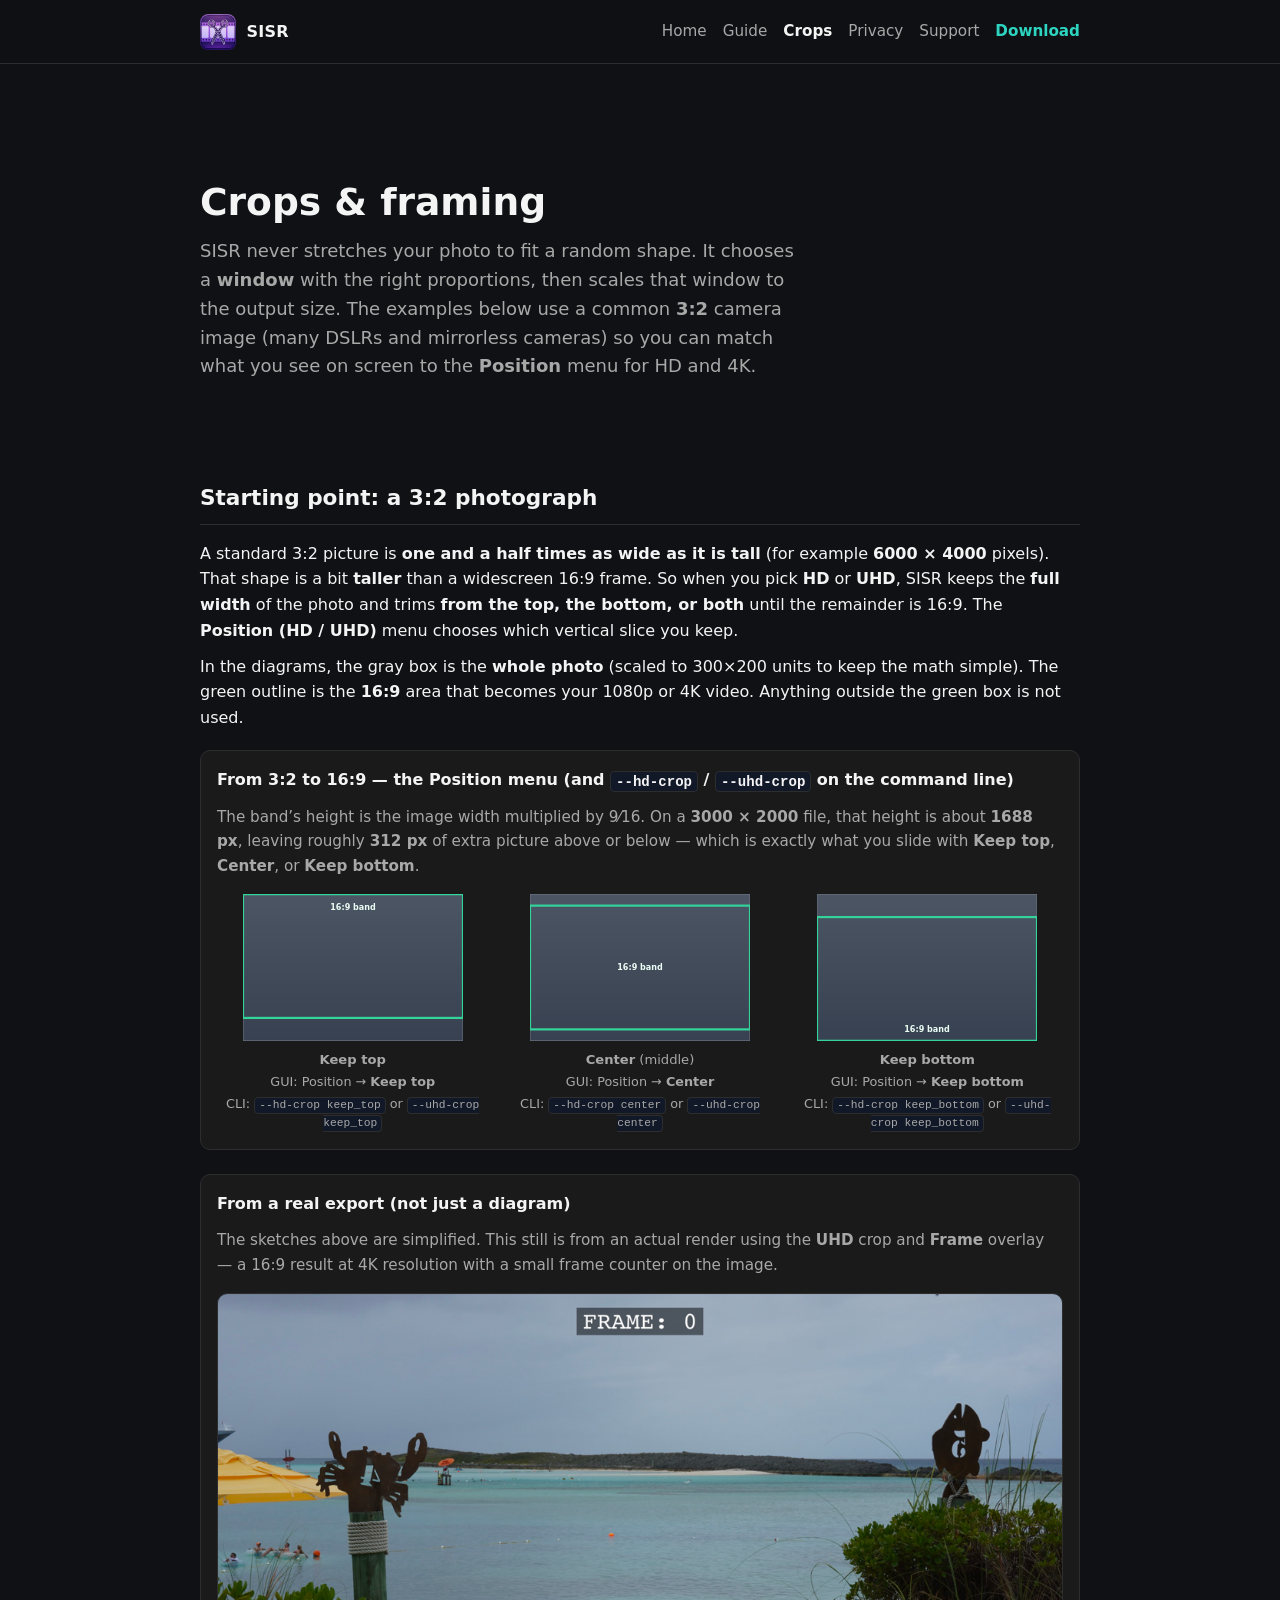
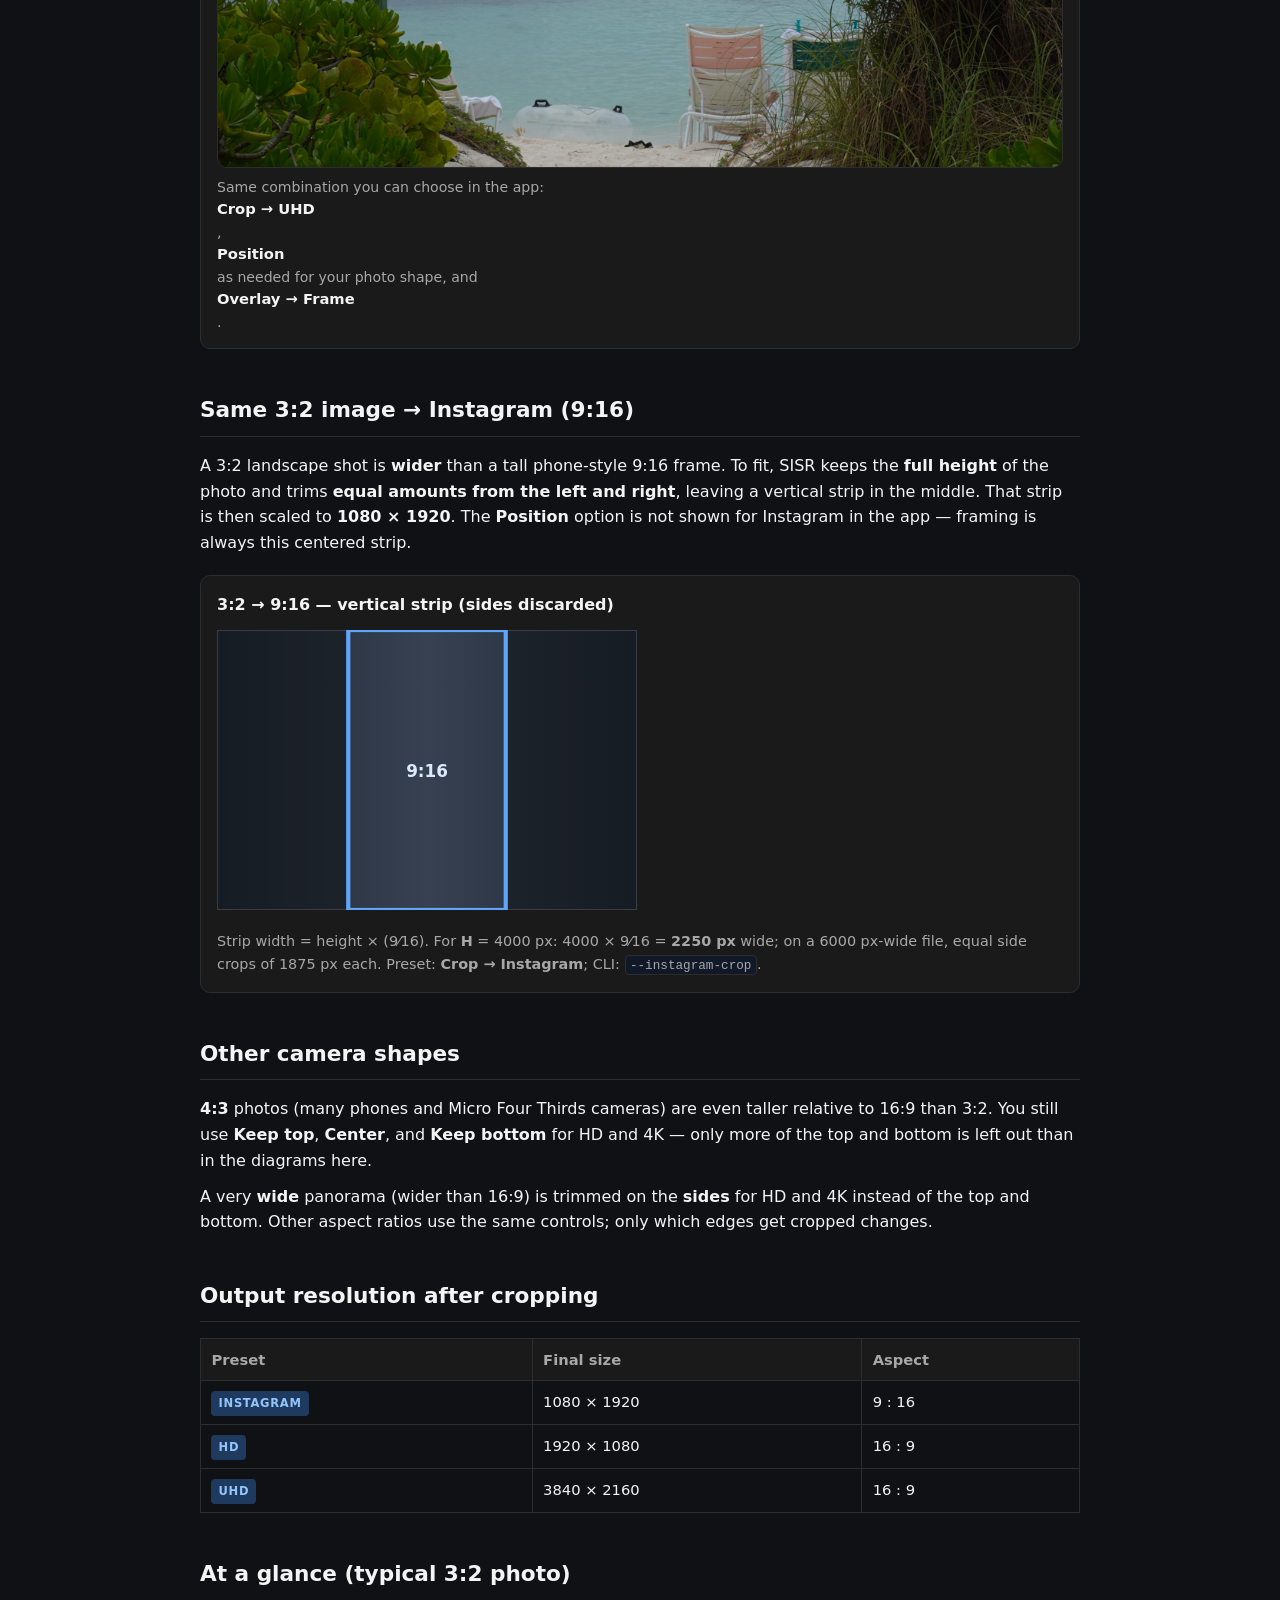
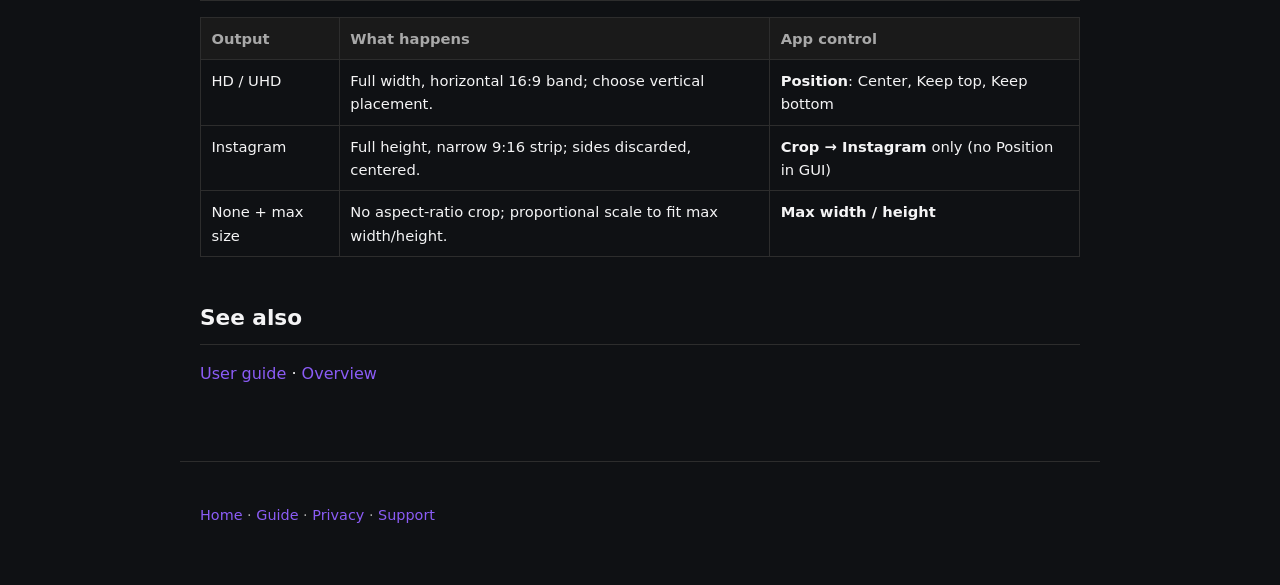
==== docs/crops.html @ cbdf5a48 "Initial SISR macOS app at 1.0.3 Flattened native SwiftUI app, docs, and release pipeline as a dedica" ====
<!DOCTYPE html>
<html lang="en">
  <head>
    <meta charset="utf-8" />
    <meta name="viewport" content="width=device-width, initial-scale=1" />
    <title>Crops &amp; framing — SISR</title>
    <meta
      name="description"
      content="See how a typical 3:2 camera photo is cropped for HD, 4K, or Instagram in SISR, and how Keep top, Center, and Keep bottom line up with the app."
    />
    <link rel="icon" type="image/png" sizes="32x32" href="assets/favicon-32.png" />
    <link rel="apple-touch-icon" href="assets/icon-128.png" />
    <link rel="stylesheet" href="assets/style.css" />
  </head>
  <body>
    <header class="site-header">
      <div class="site-header__inner">
        <a class="brand" href="index.html" aria-label="SISR home">
          <img
            class="brand__logo"
            src="assets/icon-128.png"
            width="36"
            height="36"
            alt=""
            decoding="async"
          />
          <span>SISR</span>
        </a>
        <nav class="nav" aria-label="Primary">
          <a href="index.html">Home</a>
          <a href="guide.html">Guide</a>
          <a href="crops.html" aria-current="page">Crops</a>
          <a href="privacy.html">Privacy</a>
          <a href="support.html">Support</a>
          <a class="nav__download" href="https://github.com/timelapsetech/SISR-MacOS/releases">Download</a>
        </nav>
      </div>
    </header>

    <main>
      <section class="hero">
        <h1>Crops &amp; framing</h1>
        <p class="lead">
          SISR never stretches your photo to fit a random shape. It chooses a
          <strong>window</strong> with the right proportions, then scales that window to the
          output size. The examples below use a common <strong>3:2</strong> camera image
          (many DSLRs and mirrorless cameras) so you can match what you see on screen to the
          <strong>Position</strong> menu for HD and 4K.
        </p>
      </section>

      <section id="photography-32">
        <h2>Starting point: a 3:2 photograph</h2>
        <p>
          A standard 3:2 picture is <strong>one and a half times as wide as it is tall</strong>
          (for example <strong>6000 × 4000</strong> pixels). That shape is a bit
          <strong>taller</strong> than a widescreen 16:9 frame. So when you pick
          <strong>HD</strong> or <strong>UHD</strong>, SISR keeps the <strong>full width</strong>
          of the photo and trims <strong>from the top, the bottom, or both</strong> until the
          remainder is 16:9. The <strong>Position (HD / UHD)</strong> menu chooses which
          vertical slice you keep.
        </p>
        <p>
          In the diagrams, the gray box is the <strong>whole photo</strong> (scaled to 300×200
          units to keep the math simple). The green outline is the <strong>16:9</strong> area
          that becomes your 1080p or 4K video. Anything outside the green box is not used.
        </p>

        <div class="figure">
          <p class="figure__title">
            From 3:2 to 16:9 — the <strong>Position</strong> menu (and
            <code>--hd-crop</code> / <code>--uhd-crop</code> on the command line)
          </p>
          <p class="figure__intro">
            The band’s height is the image width multiplied by 9⁄16. On a
            <strong>3000 × 2000</strong> file, that height is about <strong>1688 px</strong>,
            leaving roughly <strong>312 px</strong> of extra picture above or below — which
            is exactly what you slide with <strong>Keep top</strong>, <strong>Center</strong>,
            or <strong>Keep bottom</strong>.
          </p>
          <div class="diagram-row">
            <div class="diagram-box">
              <svg
                viewBox="0 0 300 200"
                width="220"
                height="147"
                role="img"
                aria-labelledby="hd-top-title"
              >
                <title id="hd-top-title">3:2 image with 16:9 band at top, Keep top</title>
                <defs>
                  <linearGradient id="ph32-a" x1="0" y1="0" x2="0" y2="1">
                    <stop offset="0%" stop-color="#4b5563" />
                    <stop offset="100%" stop-color="#374151" />
                  </linearGradient>
                </defs>
                <rect x="0" y="0" width="300" height="200" fill="url(#ph32-a)" stroke="#6b7280" stroke-width="1.5" />
                <rect x="0" y="0" width="300" height="168.75" fill="none" stroke="#34d399" stroke-width="3" />
                <text x="150" y="22" text-anchor="middle" fill="#ecfdf5" font-size="11" font-family="system-ui,sans-serif" font-weight="600">16:9 band</text>
              </svg>
              <div class="diagram-label">
                <strong>Keep top</strong><br />
                <span class="app-map">GUI: Position → <strong>Keep top</strong></span><br />
                <span class="app-map">CLI: <code>--hd-crop keep_top</code> or <code>--uhd-crop keep_top</code></span>
              </div>
            </div>
            <div class="diagram-box">
              <svg
                viewBox="0 0 300 200"
                width="220"
                height="147"
                role="img"
                aria-labelledby="hd-mid-title"
              >
                <title id="hd-mid-title">3:2 image with 16:9 band centered</title>
                <defs>
                  <linearGradient id="ph32-b" x1="0" y1="0" x2="0" y2="1">
                    <stop offset="0%" stop-color="#4b5563" />
                    <stop offset="100%" stop-color="#374151" />
                  </linearGradient>
                </defs>
                <rect x="0" y="0" width="300" height="200" fill="url(#ph32-b)" stroke="#6b7280" stroke-width="1.5" />
                <rect x="0" y="15.625" width="300" height="168.75" fill="none" stroke="#34d399" stroke-width="3" />
                <text x="150" y="104" text-anchor="middle" fill="#ecfdf5" font-size="11" font-family="system-ui,sans-serif" font-weight="600">16:9 band</text>
              </svg>
              <div class="diagram-label">
                <strong>Center</strong> (middle)<br />
                <span class="app-map">GUI: Position → <strong>Center</strong></span><br />
                <span class="app-map">CLI: <code>--hd-crop center</code> or <code>--uhd-crop center</code></span>
              </div>
            </div>
            <div class="diagram-box">
              <svg
                viewBox="0 0 300 200"
                width="220"
                height="147"
                role="img"
                aria-labelledby="hd-bot-title"
              >
                <title id="hd-bot-title">3:2 image with 16:9 band at bottom, Keep bottom</title>
                <defs>
                  <linearGradient id="ph32-c" x1="0" y1="0" x2="0" y2="1">
                    <stop offset="0%" stop-color="#4b5563" />
                    <stop offset="100%" stop-color="#374151" />
                  </linearGradient>
                </defs>
                <rect x="0" y="0" width="300" height="200" fill="url(#ph32-c)" stroke="#6b7280" stroke-width="1.5" />
                <rect x="0" y="31.25" width="300" height="168.75" fill="none" stroke="#34d399" stroke-width="3" />
                <text x="150" y="188" text-anchor="middle" fill="#ecfdf5" font-size="11" font-family="system-ui,sans-serif" font-weight="600">16:9 band</text>
              </svg>
              <div class="diagram-label">
                <strong>Keep bottom</strong><br />
                <span class="app-map">GUI: Position → <strong>Keep bottom</strong></span><br />
                <span class="app-map">CLI: <code>--hd-crop keep_bottom</code> or <code>--uhd-crop keep_bottom</code></span>
              </div>
            </div>
          </div>
        </div>

        <div class="figure sample-realshot">
          <p class="figure__title">From a real export (not just a diagram)</p>
          <p class="figure__intro">
            The sketches above are simplified. This still is from an actual render using the
            <strong>UHD</strong> crop and <strong>Frame</strong> overlay — a 16:9 result at
            4K resolution with a small frame counter on the image.
          </p>
          <figure class="sample-figure">
            <img
              src="assets/samples/crop-uhd-frame.png"
              alt="Exported video frame showing wide 16:9 landscape with frame number overlay"
              width="1100"
              height="617"
              loading="lazy"
              decoding="async"
            />
            <figcaption>
              Same combination you can choose in the app: <strong>Crop → UHD</strong>,
              <strong>Position</strong> as needed for your photo shape, and
              <strong>Overlay → Frame</strong>.
            </figcaption>
          </figure>
        </div>
      </section>

      <section id="ig-32">
        <h2>Same 3:2 image → Instagram (9:16)</h2>
        <p>
          A 3:2 landscape shot is <strong>wider</strong> than a tall phone-style 9:16 frame.
          To fit, SISR keeps the <strong>full height</strong> of the photo and trims
          <strong>equal amounts from the left and right</strong>, leaving a vertical strip in
          the middle. That strip is then scaled to <strong>1080 × 1920</strong>. The
          <strong>Position</strong> option is not shown for Instagram in the app — framing is
          always this centered strip.
        </p>

        <div class="figure">
          <p class="figure__title">3:2 → 9:16 — vertical strip (sides discarded)</p>
          <svg
            viewBox="0 0 300 200"
            width="100%"
            style="max-width: 420px"
            role="img"
            aria-labelledby="ig32-title"
          >
            <title id="ig32-title">3:2 frame with centered 9:16 strip</title>
            <defs>
              <linearGradient id="ph32-ig" x1="0" y1="0" x2="1" y2="0">
                <stop offset="0%" stop-color="#1f2937" />
                <stop offset="50%" stop-color="#374151" />
                <stop offset="100%" stop-color="#1f2937" />
              </linearGradient>
            </defs>
            <rect x="0" y="0" width="300" height="200" fill="url(#ph32-ig)" stroke="#6b7280" stroke-width="1.5" />
            <rect x="0" y="0" width="93.75" height="200" fill="#0f1114" opacity="0.55" />
            <rect x="206.25" y="0" width="93.75" height="200" fill="#0f1114" opacity="0.55" />
            <rect x="93.75" y="0" width="112.5" height="200" fill="none" stroke="#60a5fa" stroke-width="3" />
            <text x="150" y="105" text-anchor="middle" fill="#dbeafe" font-size="12" font-family="system-ui,sans-serif" font-weight="600">9:16</text>
          </svg>
          <p class="figure__caption">
            Strip width = height × (9⁄16). For <strong>H</strong> = 4000 px:
            4000 × 9⁄16 = <strong>2250 px</strong> wide; on a 6000 px-wide file, equal side
            crops of 1875 px each. Preset: <strong>Crop → Instagram</strong>; CLI:
            <code>--instagram-crop</code>.
          </p>
        </div>
      </section>

      <section id="other-aspects">
        <h2>Other camera shapes</h2>
        <p>
          <strong>4:3</strong> photos (many phones and Micro Four Thirds cameras) are even taller
          relative to 16:9 than 3:2. You still use <strong>Keep top</strong>,
          <strong>Center</strong>, and <strong>Keep bottom</strong> for HD and 4K — only more
          of the top and bottom is left out than in the diagrams here.
        </p>
        <p>
          A very <strong>wide</strong> panorama (wider than 16:9) is trimmed on the
          <strong>sides</strong> for HD and 4K instead of the top and bottom. Other aspect
          ratios use the same controls; only which edges get cropped changes.
        </p>
      </section>

      <section id="presets">
        <h2>Output resolution after cropping</h2>
        <table>
          <thead>
            <tr>
              <th>Preset</th>
              <th>Final size</th>
              <th>Aspect</th>
            </tr>
          </thead>
          <tbody>
            <tr>
              <td><span class="badge">Instagram</span></td>
              <td>1080 × 1920</td>
              <td>9 : 16</td>
            </tr>
            <tr>
              <td><span class="badge">HD</span></td>
              <td>1920 × 1080</td>
              <td>16 : 9</td>
            </tr>
            <tr>
              <td><span class="badge">UHD</span></td>
              <td>3840 × 2160</td>
              <td>16 : 9</td>
            </tr>
          </tbody>
        </table>
      </section>

      <section id="summary">
        <h2>At a glance (typical 3:2 photo)</h2>
        <table>
          <thead>
            <tr>
              <th>Output</th>
              <th>What happens</th>
              <th>App control</th>
            </tr>
          </thead>
          <tbody>
            <tr>
              <td>HD / UHD</td>
              <td>Full width, horizontal 16:9 band; choose vertical placement.</td>
              <td><strong>Position</strong>: Center, Keep top, Keep bottom</td>
            </tr>
            <tr>
              <td>Instagram</td>
              <td>Full height, narrow 9:16 strip; sides discarded, centered.</td>
              <td><strong>Crop → Instagram</strong> only (no Position in GUI)</td>
            </tr>
            <tr>
              <td>None + max size</td>
              <td>No aspect-ratio crop; proportional scale to fit max width/height.</td>
              <td><strong>Max width / height</strong></td>
            </tr>
          </tbody>
        </table>
      </section>

      <section>
        <h2>See also</h2>
        <p>
          <a href="guide.html">User guide</a>
          ·
          <a href="index.html">Overview</a>
        </p>
      </section>
    </main>

    <footer class="site-footer">
      <p>
        <a href="index.html">Home</a>
        ·
        <a href="guide.html">Guide</a>
        ·
        <a href="privacy.html">Privacy</a>
        ·
        <a href="support.html">Support</a>
      </p>
    </footer>
  </body>
</html>
---- docs/assets/style.css ----
/* SISR GitHub Pages — accents follow the purple app icon */
:root {
  --bg: #0f1114;
  --surface: #1a1a1a;
  --border: #2d2d2d;
  --text: #f4f4f5;
  --muted: #a8a8a8;
  --accent: #8b5cf6;
  --accent-dim: #7c3aed;
  --danger: #f87171;
  --ok: #34d399;
  --font: "Segoe UI", system-ui, -apple-system, sans-serif;
  --mono: ui-monospace, "Cascadia Code", "SF Mono", Menlo, monospace;
  --radius: 10px;
  --max: 920px;
  --max-wide: 1100px;
}

*,
*::before,
*::after {
  box-sizing: border-box;
}

html {
  scroll-behavior: smooth;
}

body {
  margin: 0;
  font-family: var(--font);
  background: var(--bg);
  color: var(--text);
  line-height: 1.6;
}

a {
  color: var(--accent);
  text-decoration: none;
}

a:hover {
  text-decoration: underline;
}

.site-header {
  position: sticky;
  top: 0;
  z-index: 50;
  background: rgba(15, 17, 20, 0.92);
  backdrop-filter: blur(10px);
  border-bottom: 1px solid var(--border);
}

.site-header__inner {
  max-width: var(--max);
  margin: 0 auto;
  padding: 0.85rem 1.25rem;
  display: flex;
  align-items: center;
  justify-content: space-between;
  gap: 1rem;
}

.brand {
  display: flex;
  align-items: center;
  gap: 0.65rem;
  font-weight: 700;
  letter-spacing: 0.02em;
  color: var(--text);
  text-decoration: none;
}

.brand:hover {
  text-decoration: none;
  color: var(--text);
}

.brand__logo {
  width: 36px;
  height: 36px;
  display: block;
  flex-shrink: 0;
  object-fit: contain;
}

.hero__logo-wrap {
  margin: 0 0 1rem;
}

.hero__logo {
  width: 96px;
  height: 96px;
  display: block;
  object-fit: contain;
  filter: drop-shadow(0 12px 28px rgba(88, 28, 135, 0.45));
}

.nav {
  display: flex;
  flex-wrap: wrap;
  gap: 0.5rem 1rem;
  font-size: 0.95rem;
}

.nav a {
  color: var(--muted);
}

.nav a:hover {
  color: var(--text);
}

.nav a.nav__download {
  color: #2dd4bf;
  font-weight: 600;
}

.nav a.nav__download:hover {
  color: #5eead4;
}

main {
  max-width: var(--max);
  margin: 0 auto;
  padding: 2rem 1.25rem 4rem;
}

.hero {
  padding: 2.5rem 0 2rem;
}

.hero h1 {
  font-size: clamp(1.75rem, 4vw, 2.35rem);
  line-height: 1.2;
  margin: 0 0 0.75rem;
  font-weight: 800;
}

.lead {
  font-size: 1.125rem;
  color: var(--muted);
  max-width: 52ch;
  margin: 0 0 1.5rem;
}

.btn-row {
  display: flex;
  flex-wrap: wrap;
  gap: 0.75rem;
  align-items: center;
}

.download-hint {
  margin: 0.65rem 0 0;
  font-size: 0.88rem;
  color: var(--muted);
  max-width: 52ch;
}

.get-started-advanced {
  margin: 1.25rem 0 0;
  font-size: 0.95rem;
  color: var(--muted);
  max-width: 60ch;
}

.download-inline {
  margin: 1rem 0 0;
  display: flex;
  flex-wrap: wrap;
  gap: 0.75rem;
  align-items: center;
}

.download-inline .download-hint {
  margin: 0;
  flex: 1;
  min-width: min(100%, 16rem);
}

.btn {
  display: inline-flex;
  align-items: center;
  justify-content: center;
  padding: 0.65rem 1.1rem;
  border-radius: 8px;
  font-weight: 600;
  font-size: 0.95rem;
  border: 1px solid transparent;
  cursor: pointer;
  text-decoration: none;
}

.btn:hover {
  text-decoration: none;
}

.btn--primary {
  background: var(--accent);
  color: #fff;
}

.btn--primary:hover {
  background: var(--accent-dim);
  color: #fff;
}

.btn--download {
  background: linear-gradient(180deg, #14b8a6 0%, #0d9488 100%);
  color: #fff;
  border-color: #0f766e;
  box-shadow: 0 1px 2px rgba(0, 0, 0, 0.35);
}

.btn--download:hover {
  background: linear-gradient(180deg, #2dd4bf 0%, #14b8a6 100%);
  color: #fff;
}

.btn--ghost {
  background: transparent;
  border-color: var(--border);
  color: var(--text);
}

.btn--ghost:hover {
  border-color: var(--accent);
  color: var(--text);
}

section {
  margin-top: 2.75rem;
}

section h2 {
  font-size: 1.35rem;
  margin: 0 0 1rem;
  padding-bottom: 0.5rem;
  border-bottom: 1px solid var(--border);
}

section h3 {
  font-size: 1.1rem;
  margin: 1.5rem 0 0.5rem;
}

p {
  margin: 0.65rem 0;
}

ul {
  margin: 0.5rem 0 0.5rem 1.1rem;
  padding: 0;
}

li {
  margin: 0.35rem 0;
}

.card-grid {
  display: grid;
  gap: 1rem;
  grid-template-columns: repeat(auto-fit, minmax(240px, 1fr));
}

.card {
  background: var(--surface);
  border: 1px solid var(--border);
  border-radius: var(--radius);
  padding: 1.1rem 1.15rem;
}

.card h3 {
  margin-top: 0;
  font-size: 1.05rem;
}

.card p {
  color: var(--muted);
  font-size: 0.95rem;
  margin: 0.5rem 0 0;
}

.card--accent {
  border-color: #0f766e;
  box-shadow: inset 0 0 0 1px rgba(45, 212, 191, 0.15);
}

.card__eyebrow {
  margin: 0 0 0.35rem;
  font-size: 0.72rem;
  font-weight: 700;
  letter-spacing: 0.08em;
  text-transform: uppercase;
  color: #2dd4bf;
}

.card__list {
  margin: 0.75rem 0 0 1.1rem;
  padding: 0;
  color: var(--muted);
  font-size: 0.9rem;
}

.card__list li {
  margin: 0.3rem 0;
}

.card__actions {
  margin: 1rem 0 0;
  display: flex;
  flex-wrap: wrap;
  gap: 0.65rem;
}

.callout {
  border-left: 4px solid var(--accent);
  background: var(--surface);
  padding: 0.85rem 1rem;
  border-radius: 0 var(--radius) var(--radius) 0;
  margin: 1rem 0;
  color: var(--muted);
  font-size: 0.95rem;
}

.callout strong {
  color: var(--text);
}

table {
  width: 100%;
  border-collapse: collapse;
  font-size: 0.92rem;
  margin: 1rem 0;
}

th,
td {
  border: 1px solid var(--border);
  padding: 0.55rem 0.65rem;
  text-align: left;
  vertical-align: top;
}

th {
  background: var(--surface);
  color: var(--muted);
  font-weight: 600;
}

code,
kbd {
  font-family: var(--mono);
  font-size: 0.88em;
  background: #111827;
  padding: 0.12em 0.35em;
  border-radius: 4px;
  border: 1px solid var(--border);
}

pre {
  background: #111827;
  border: 1px solid var(--border);
  border-radius: var(--radius);
  padding: 1rem;
  overflow-x: auto;
  font-size: 0.85rem;
  line-height: 1.45;
}

pre code {
  border: 0;
  padding: 0;
  background: transparent;
}

.figure {
  margin: 1.25rem 0;
  padding: 1rem;
  background: var(--surface);
  border: 1px solid var(--border);
  border-radius: var(--radius);
}

.figure__title {
  font-weight: 700;
  margin: 0 0 0.75rem;
  font-size: 1rem;
}

.figure__caption {
  margin: 0.75rem 0 0;
  font-size: 0.9rem;
  color: var(--muted);
}

.figure__intro {
  margin: 0 0 1rem;
  font-size: 0.95rem;
  color: var(--muted);
}

.diagram-row {
  display: grid;
  gap: 1rem;
  grid-template-columns: repeat(auto-fit, minmax(200px, 1fr));
  align-items: start;
}

.diagram-box {
  text-align: center;
}

.diagram-box svg {
  max-width: 100%;
  height: auto;
  display: block;
  margin: 0 auto;
}

.diagram-label {
  font-size: 0.82rem;
  color: var(--muted);
  margin-top: 0.5rem;
}

.app-map {
  font-size: 0.8rem;
  color: var(--muted);
  display: inline-block;
  margin-top: 0.2rem;
  line-height: 1.45;
}

.badge {
  display: inline-block;
  font-size: 0.72rem;
  font-weight: 700;
  text-transform: uppercase;
  letter-spacing: 0.06em;
  padding: 0.2rem 0.45rem;
  border-radius: 4px;
  background: #1e3a5f;
  color: #93c5fd;
  vertical-align: middle;
}

/* Sample output screenshots (marketing / guide) */
.samples-showcase {
  margin-top: 2.5rem;
}

.samples-showcase__lead {
  color: var(--muted);
  font-size: 1.05rem;
  max-width: 62ch;
  margin: 0 0 1.25rem;
}

.sample-grid {
  display: grid;
  gap: 1.25rem 1.5rem;
  grid-template-columns: repeat(auto-fit, minmax(240px, 1fr));
  align-items: start;
}

.sample-figure {
  margin: 0;
  padding: 0;
}

.sample-figure img {
  width: 100%;
  height: auto;
  display: block;
  border-radius: var(--radius);
  border: 1px solid var(--border);
  background: #111827;
}

.sample-figure figcaption {
  margin: 0.55rem 0 0;
  font-size: 0.88rem;
  color: var(--muted);
  line-height: 1.45;
}

.sample-figure figcaption strong {
  color: var(--text);
  display: block;
  font-size: 0.92rem;
  margin-bottom: 0.2rem;
}

.sample-grid--compact {
  grid-template-columns: repeat(auto-fit, minmax(200px, 1fr));
  max-width: 100%;
}

.sample-realshot {
  margin-top: 1.5rem;
}

.site-footer {
  max-width: var(--max);
  margin: 0 auto;
  padding: 2rem 1.25rem 3rem;
  border-top: 1px solid var(--border);
  color: var(--muted);
  font-size: 0.9rem;
}

.eyebrow {
  margin: 0 0 0.5rem;
  font-size: 0.8rem;
  font-weight: 700;
  letter-spacing: 0.08em;
  text-transform: uppercase;
  color: #2dd4bf;
}

.shot-showcase {
  margin-top: 2.5rem;
}

.shot-hero {
  margin: 0 0 1.25rem;
  padding: 0;
}

.shot-hero--inline {
  margin: 1.5rem 0;
}

.shot-hero img {
  width: 100%;
  height: auto;
  display: block;
  border-radius: var(--radius);
  border: 1px solid var(--border);
  background: #111827;
  box-shadow: 0 16px 48px rgba(0, 0, 0, 0.35);
}

.shot-hero figcaption {
  margin: 0.65rem 0 0;
  font-size: 0.9rem;
  color: var(--muted);
}

.shot-grid {
  display: grid;
  gap: 1rem;
  grid-template-columns: repeat(auto-fit, minmax(220px, 1fr));
}

.shot-card {
  margin: 0;
}

.shot-card img {
  width: 100%;
  height: auto;
  display: block;
  border-radius: var(--radius);
  border: 1px solid var(--border);
  background: #111827;
}

.shot-card figcaption {
  margin: 0.45rem 0 0;
  font-size: 0.85rem;
  color: var(--muted);
}

.steps {
  margin: 0.5rem 0 0.5rem 1.25rem;
  padding: 0;
}

.steps li {
  margin: 0.5rem 0;
}

.nav a[aria-current="page"] {
  color: var(--text);
  font-weight: 600;
}

@media (max-width: 520px) {
  .site-header__inner {
    flex-direction: column;
    align-items: flex-start;
  }
}
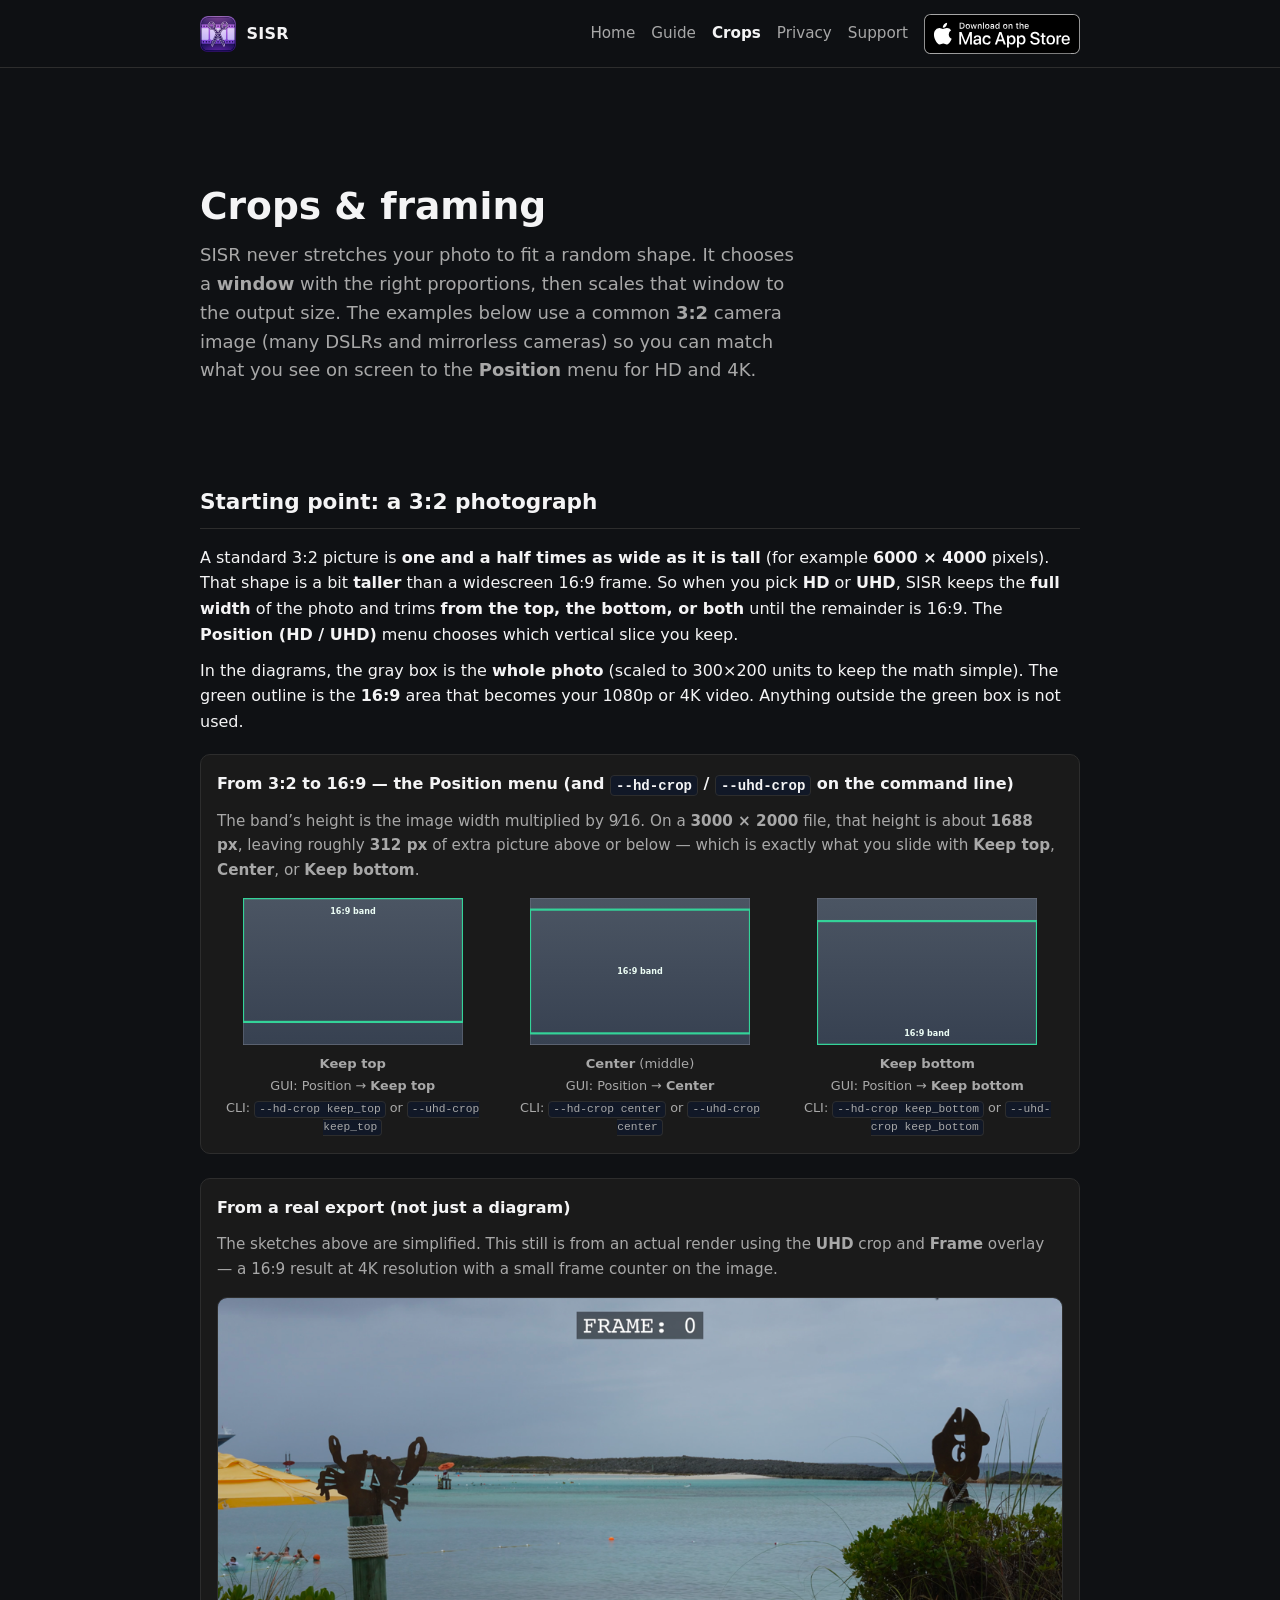
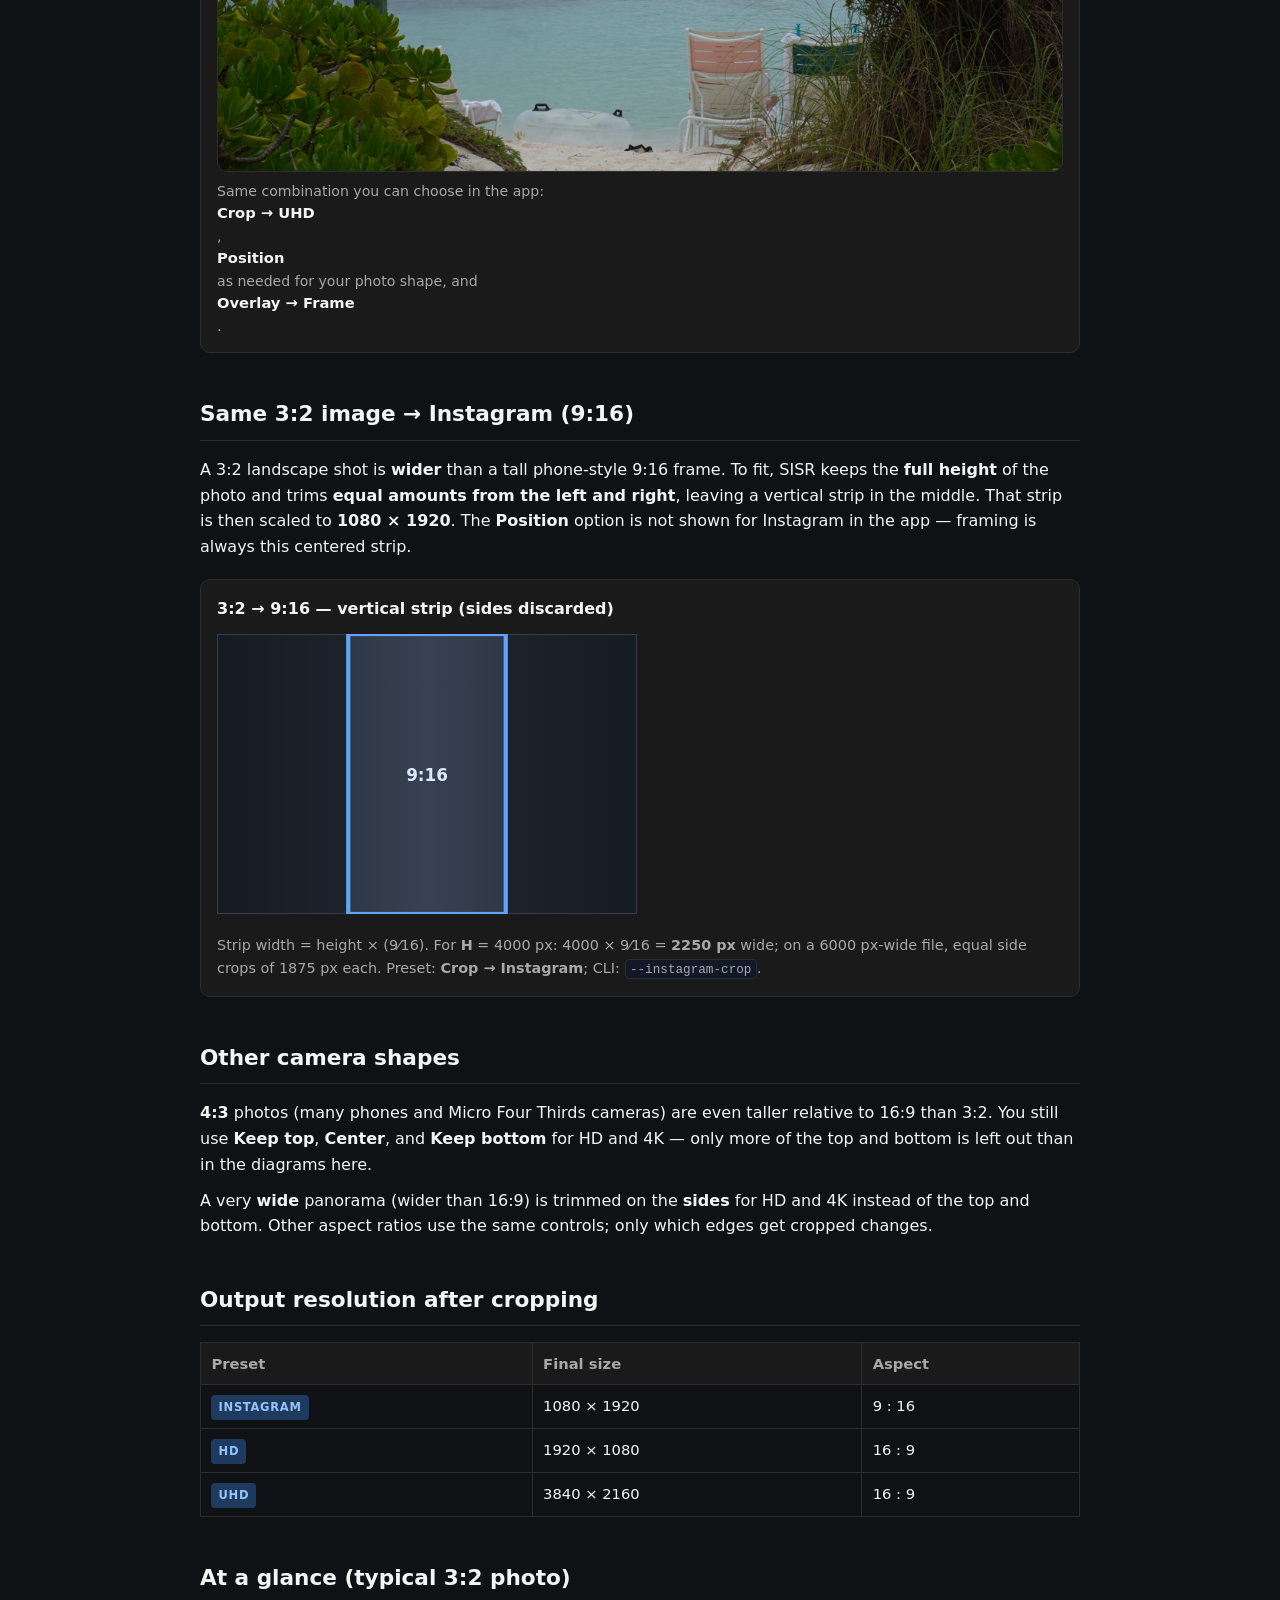
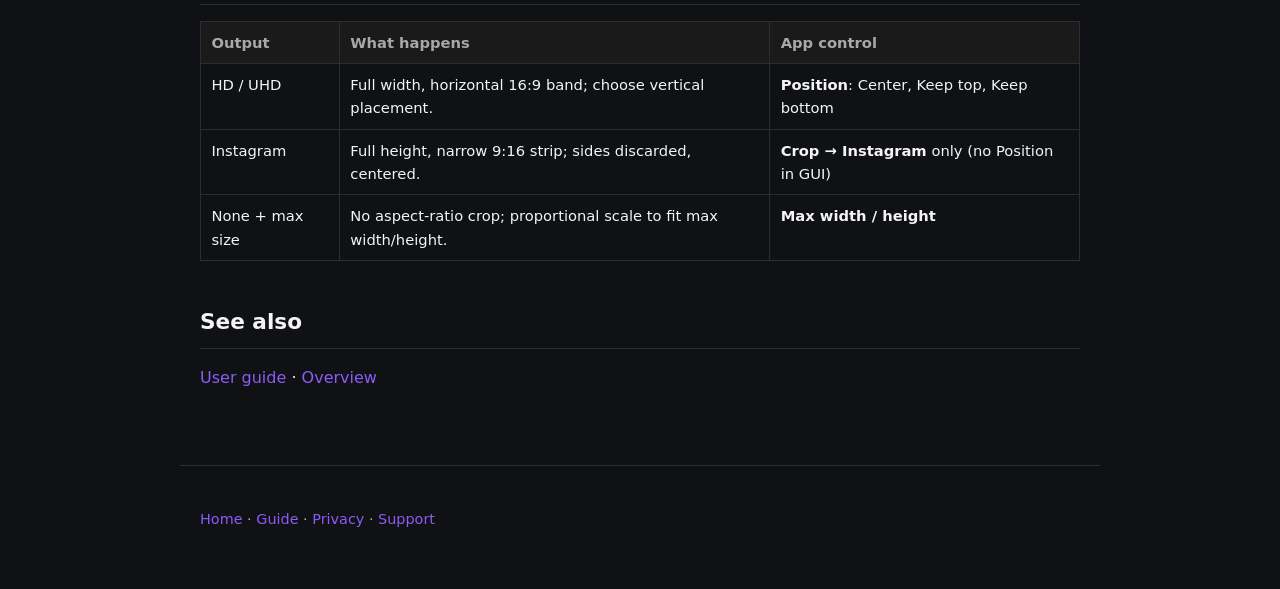
==== commit 3d5ee637: "Updated docs for app store link" ====
--- a/docs/crops.html
+++ b/docs/crops.html
@@ -32,7 +32,18 @@
           <a href="crops.html" aria-current="page">Crops</a>
           <a href="privacy.html">Privacy</a>
           <a href="support.html">Support</a>
-          <a class="nav__download" href="https://github.com/timelapsetech/SISR-MacOS/releases">Download</a>
+          <a
+            class="app-store-badge"
+            href="https://apps.apple.com/us/app/sisr/id6818915389?mt=12"
+            aria-label="Download on the Mac App Store"
+          >
+            <img
+              src="assets/download-on-the-mac-app-store.svg"
+              alt="Download on the Mac App Store"
+              width="156"
+              height="40"
+            />
+          </a>
         </nav>
       </div>
     </header>
--- a/docs/assets/style.css
+++ b/docs/assets/style.css
@@ -100,6 +100,7 @@
 .nav {
   display: flex;
   flex-wrap: wrap;
+  align-items: center;
   gap: 0.5rem 1rem;
   font-size: 0.95rem;
 }
@@ -112,13 +113,23 @@
   color: var(--text);
 }
 
-.nav a.nav__download {
-  color: #2dd4bf;
-  font-weight: 600;
-}
-
-.nav a.nav__download:hover {
-  color: #5eead4;
+.app-store-badge,
+.app-store-badge:hover {
+  display: inline-block;
+  line-height: 0;
+  flex-shrink: 0;
+  text-decoration: none;
+  color: inherit;
+}
+
+.app-store-badge img {
+  display: block;
+  height: 40px;
+  width: auto;
+}
+
+.app-store-badge--lg img {
+  height: 54px;
 }
 
 main {
@@ -148,7 +159,7 @@
 .btn-row {
   display: flex;
   flex-wrap: wrap;
-  gap: 0.75rem;
+  gap: 1rem;
   align-items: center;
 }
 
@@ -207,18 +218,6 @@
   color: #fff;
 }
 
-.btn--download {
-  background: linear-gradient(180deg, #14b8a6 0%, #0d9488 100%);
-  color: #fff;
-  border-color: #0f766e;
-  box-shadow: 0 1px 2px rgba(0, 0, 0, 0.35);
-}
-
-.btn--download:hover {
-  background: linear-gradient(180deg, #2dd4bf 0%, #14b8a6 100%);
-  color: #fff;
-}
-
 .btn--ghost {
   background: transparent;
   border-color: var(--border);
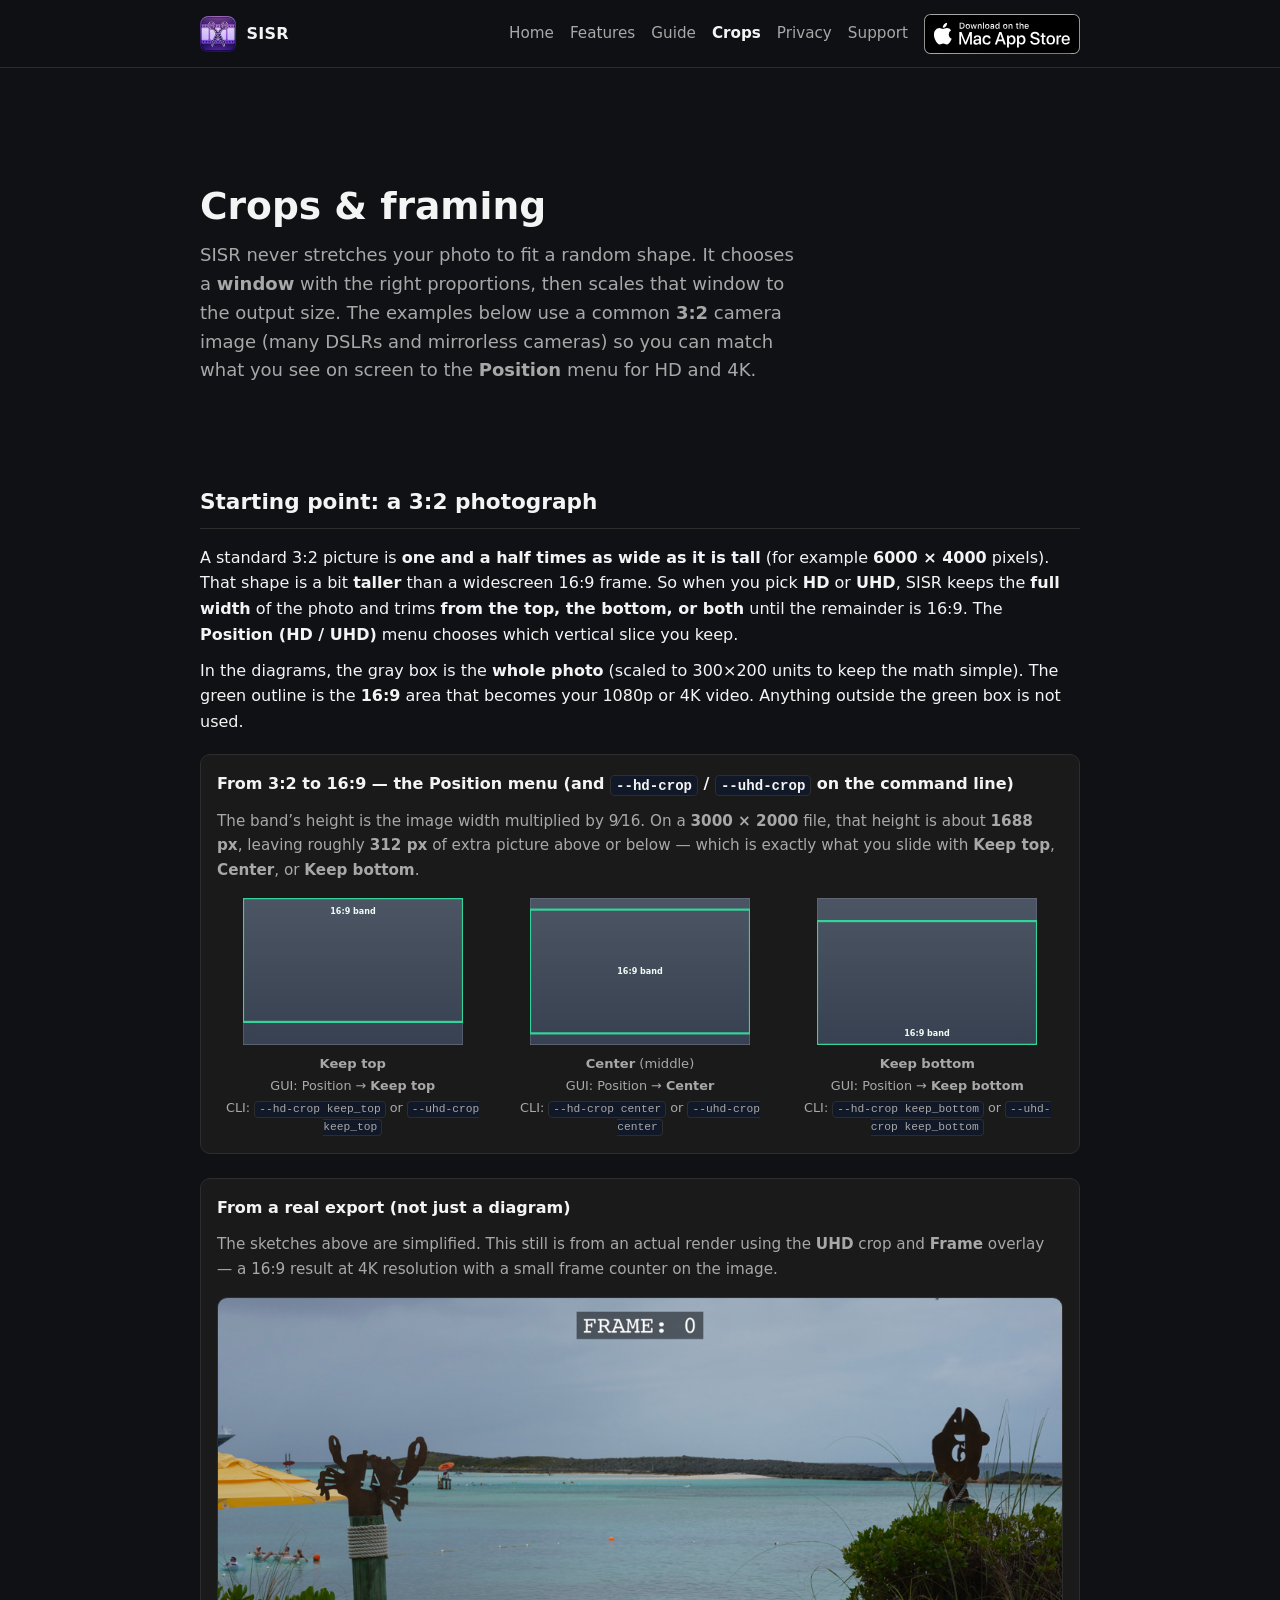
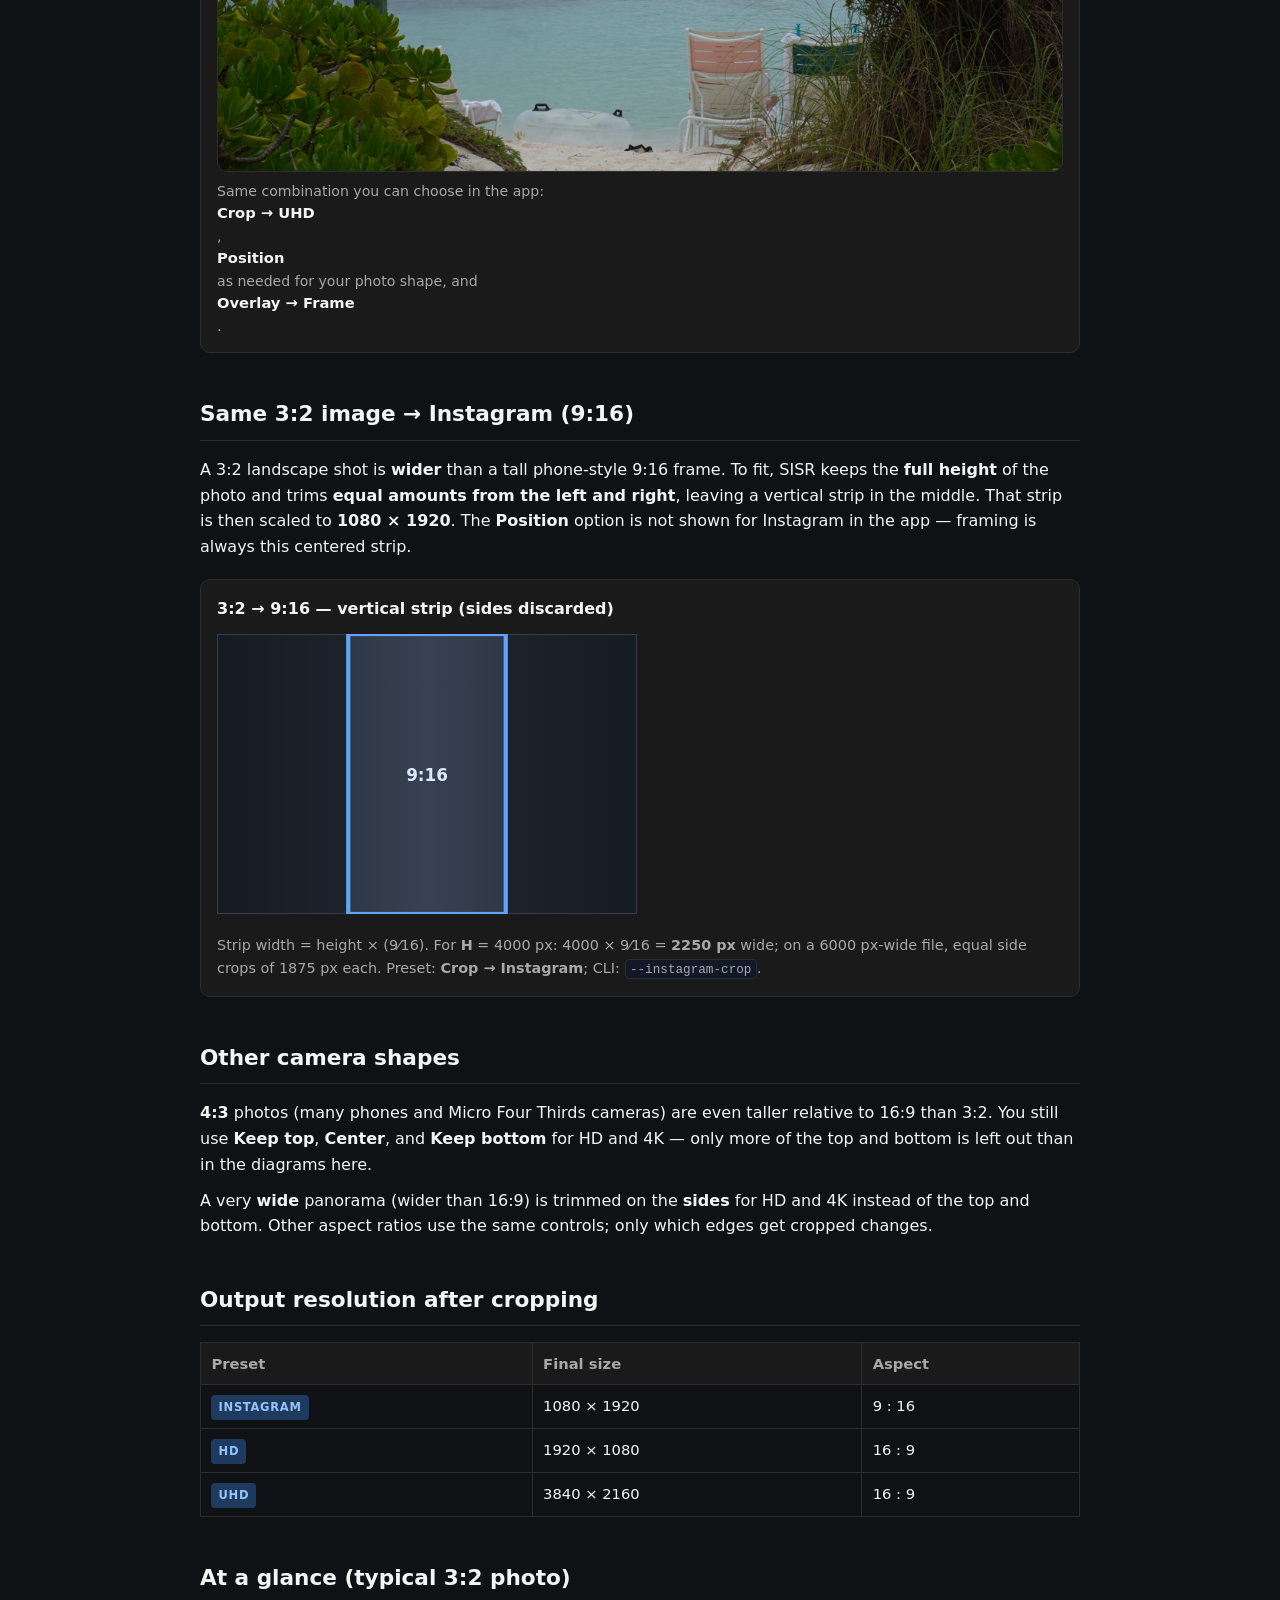
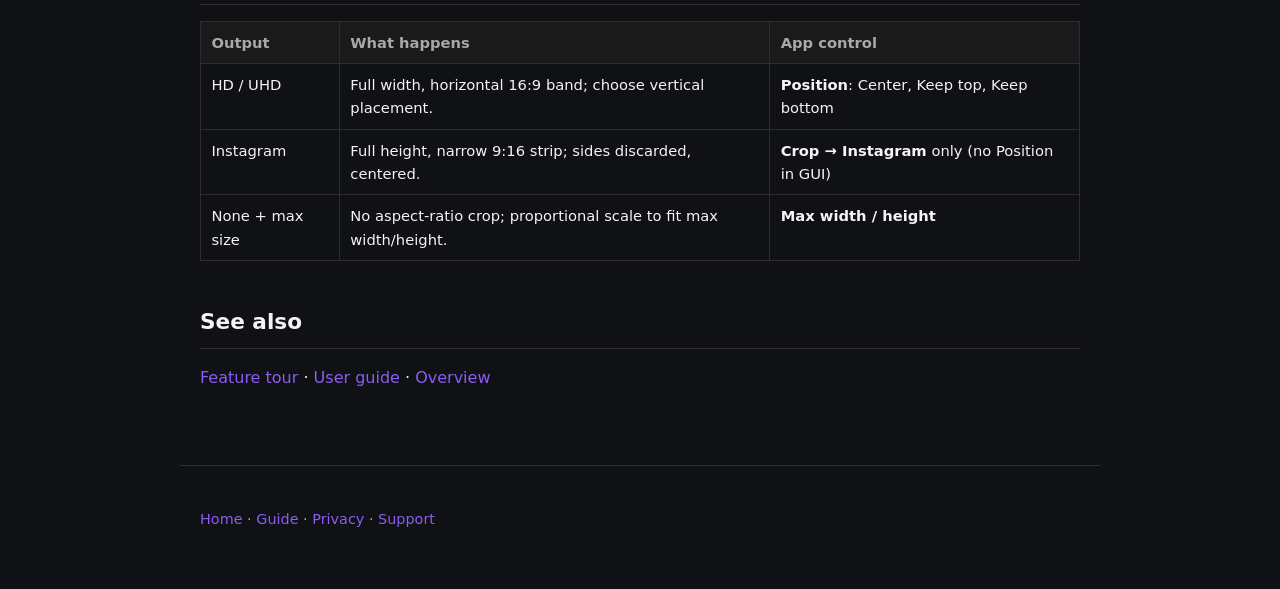
==== commit c7709ecd: "Add advanced deflicker options and update docs for v1.1.0" ====
--- a/docs/crops.html
+++ b/docs/crops.html
@@ -28,6 +28,7 @@
         </a>
         <nav class="nav" aria-label="Primary">
           <a href="index.html">Home</a>
+          <a href="features.html">Features</a>
           <a href="guide.html">Guide</a>
           <a href="crops.html" aria-current="page">Crops</a>
           <a href="privacy.html">Privacy</a>
@@ -314,6 +315,8 @@
       <section>
         <h2>See also</h2>
         <p>
+          <a href="features.html">Feature tour</a>
+          ·
           <a href="guide.html">User guide</a>
           ·
           <a href="index.html">Overview</a>
--- a/docs/assets/style.css
+++ b/docs/assets/style.css
@@ -574,6 +574,52 @@
   color: var(--muted);
 }
 
+.feature {
+  display: grid;
+  grid-template-columns: minmax(200px, 280px) minmax(0, 1fr);
+  gap: 1.5rem 2rem;
+  align-items: start;
+  padding: 2.25rem 0;
+  border-top: 1px solid var(--border);
+}
+
+.feature h2 {
+  margin: 0.2rem 0 0.6rem;
+}
+
+.feature__shot {
+  margin: 0;
+}
+
+.feature__shot img {
+  width: 100%;
+  height: auto;
+  display: block;
+  border-radius: var(--radius);
+  border: 1px solid var(--border);
+  background: #111827;
+  box-shadow: 0 12px 36px rgba(0, 0, 0, 0.28);
+}
+
+.feature__copy p {
+  color: var(--muted);
+}
+
+.feature__copy h3 {
+  margin: 1.1rem 0 0.35rem;
+  font-size: 0.95rem;
+}
+
+@media (max-width: 720px) {
+  .feature {
+    grid-template-columns: 1fr;
+  }
+
+  .feature__shot {
+    max-width: 360px;
+  }
+}
+
 .steps {
   margin: 0.5rem 0 0.5rem 1.25rem;
   padding: 0;
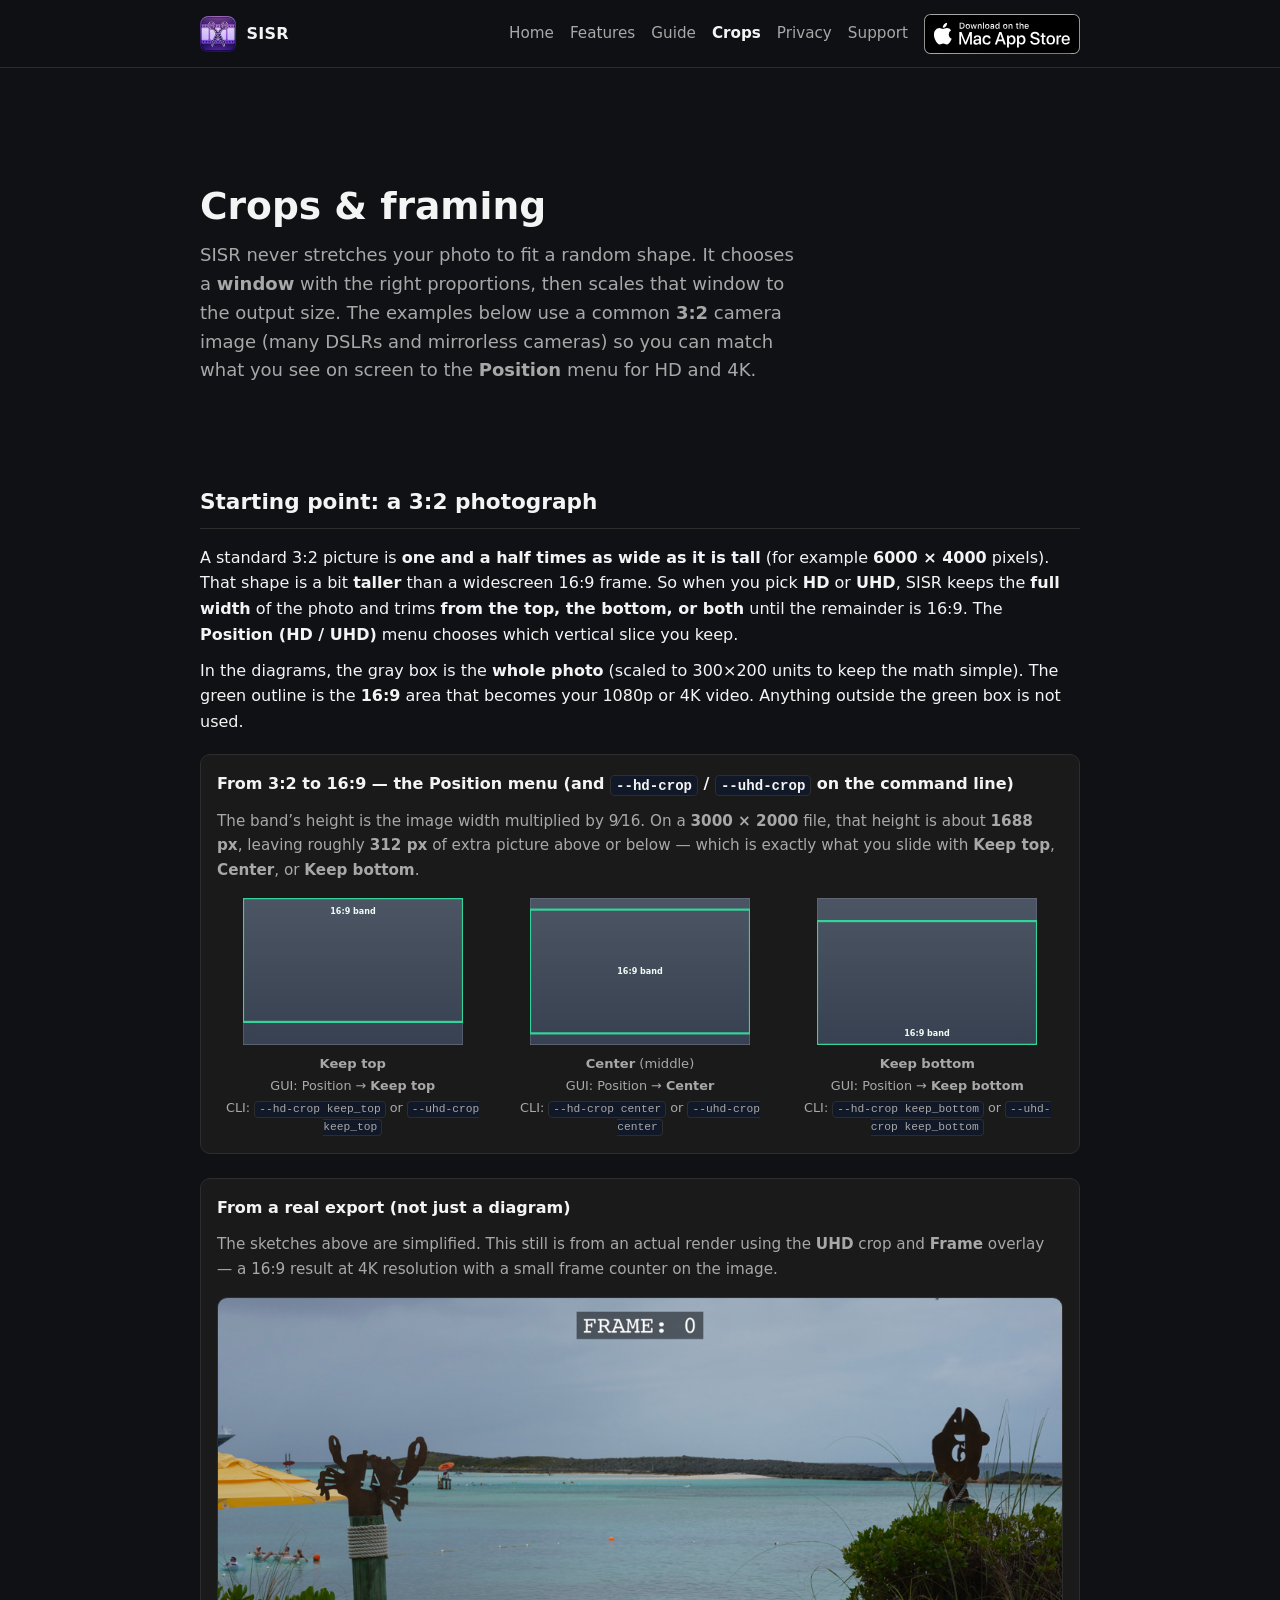
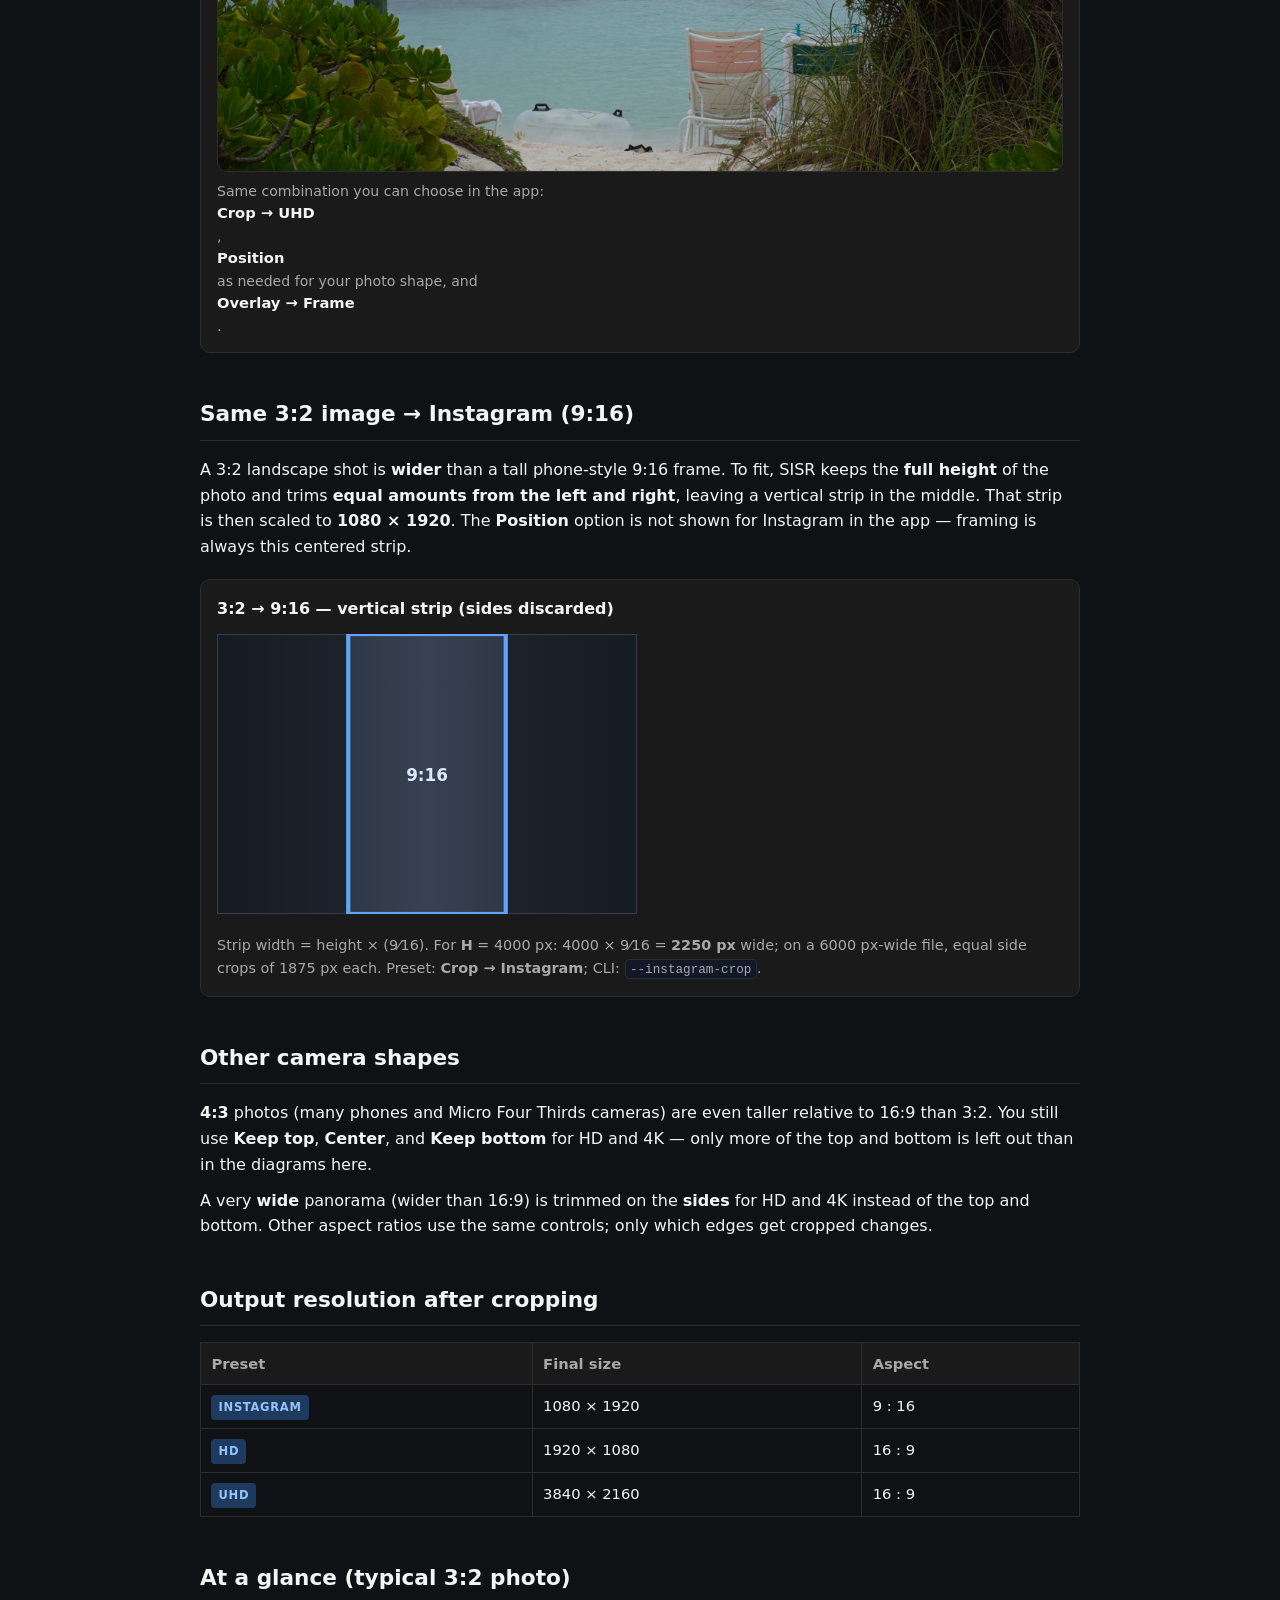
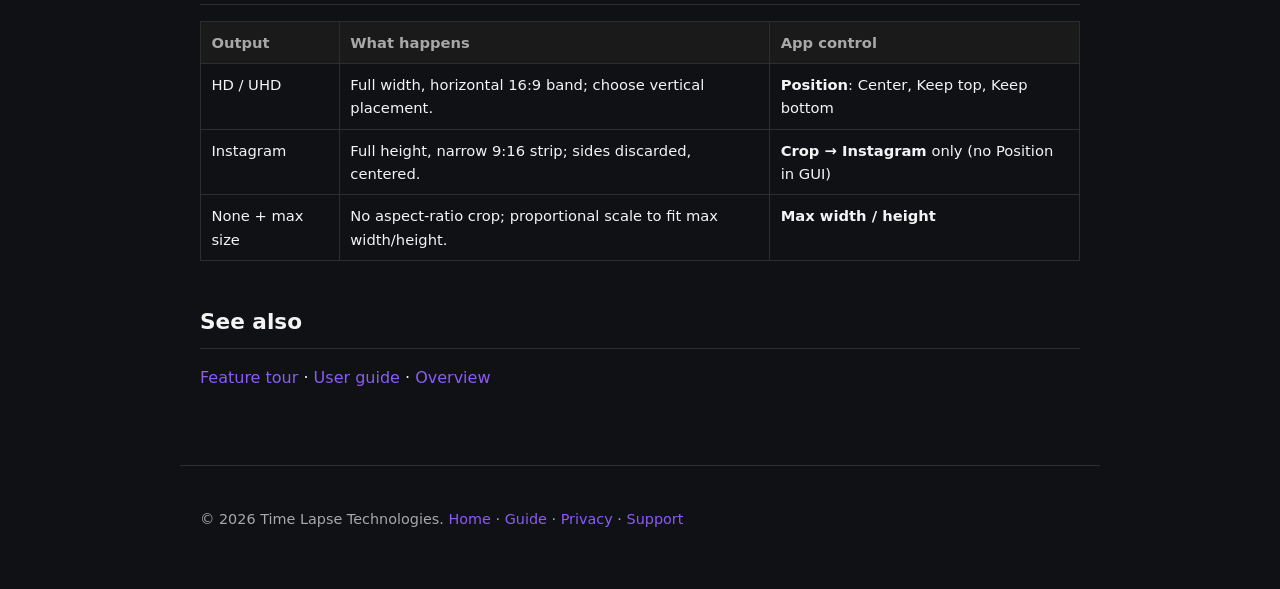
==== commit 5d88ad2b: "Fix for frame counting, and add speed options" ====
--- a/docs/crops.html
+++ b/docs/crops.html
@@ -326,6 +326,7 @@
 
     <footer class="site-footer">
       <p>
+        © 2026 Time Lapse Technologies.
         <a href="index.html">Home</a>
         ·
         <a href="guide.html">Guide</a>
